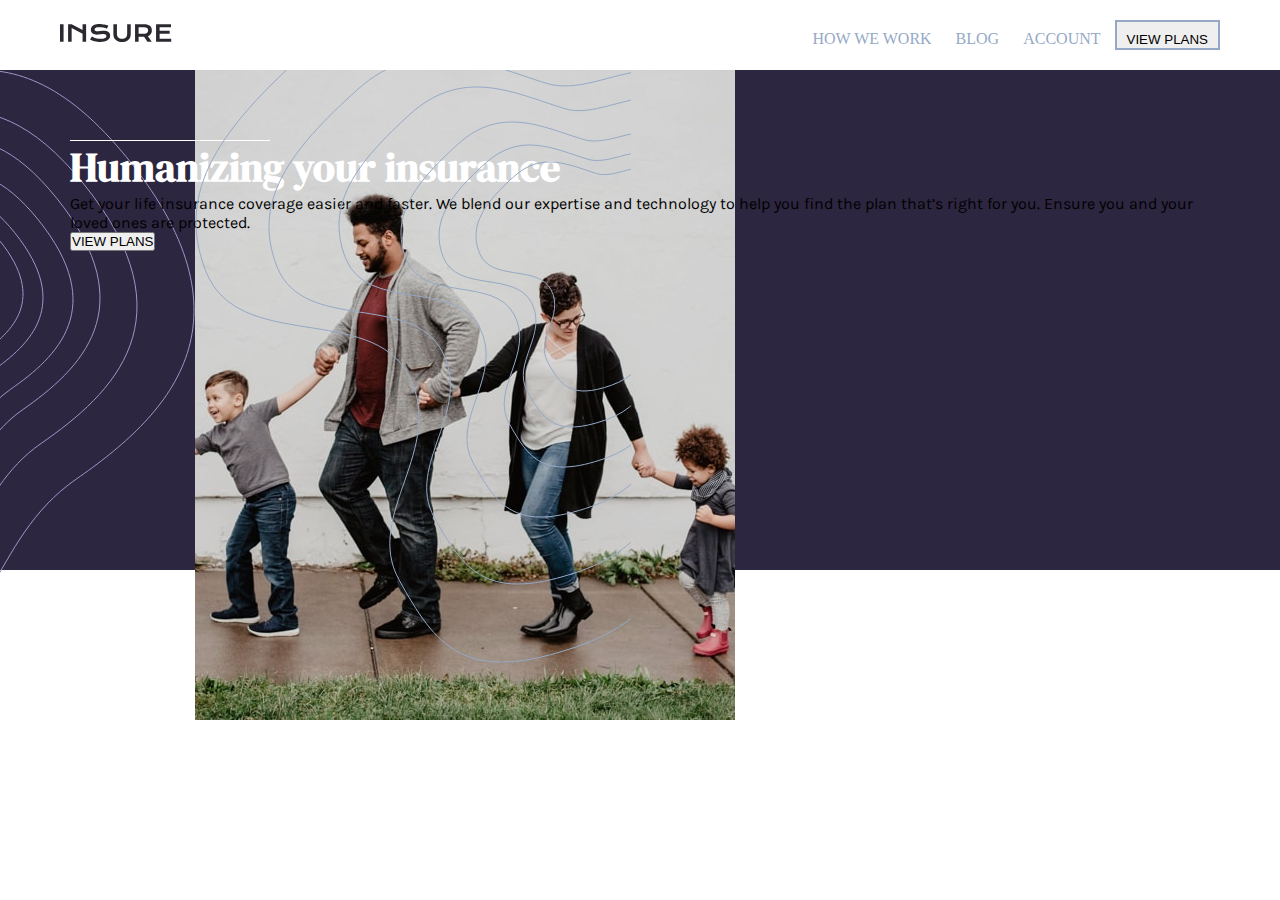
==== myIndex.html @ 6a5c4941 "first commit" ====
<!DOCTYPE html>
<html lang="en">
<head>
    <meta charset="UTF-8">
    <meta http-equiv="X-UA-Compatible" content="IE=edge">
    <meta name="viewport" content="width=device-width, initial-scale=1.0">
    <title>Insure Landing Page</title>
    <link rel="stylesheet" href="mystyle.css">
</head>
<body>
    <nav>
        <div class="logo">
            <img src="./images/logo.svg" alt="">
        </div>
        <div class="links">
            <a href="">HOW WE WORK</a>
            <a href="">BLOG</a>
            <a href="">ACCOUNT</a>
            <button>VIEW PLANS</button>
        </div>
        
    </nav>
    <header>
        <div class="header-info">
            <hr/>
            <div class="header-left">
            <div class="header-text"> 
                <h1>Humanizing your insurance</h1>
                <p>  Get your life insurance coverage easier and faster. We blend our expertise 
                    and technology to help you find the plan that’s right for you. Ensure you 
                    and your loved ones are protected.</p>
                    <button>VIEW PLANS</button>
        <!-- <img src="./images/bg-pattern-intro-left-desktop.svg" alt="" class="bg-left"> -->

                </div>
        <img src="./images/bg-pattern-intro-left-desktop.svg" alt="" class="bg-left">
    </div>
    <div class="header-right">
        <img src="./images/bg-pattern-intro-right-desktop.svg" alt="" class="bg-right">
        <!-- <img src="./images/image-intro-desktop.jpg" alt="" class="family"> -->
        <!-- <img src="./images/bg-pattern-intro-right-desktop.svg" alt="" class="bg-right"> -->
    </div>
        
    <img src="./images/image-intro-desktop.jpg" alt="" class="family">
    <!-- <img src="./images/bg-pattern-intro-right-desktop.svg" alt="" class="bg-right"> -->

            </div>
      

     
    </header>
        <!-- <img src="./images/bg-pattern-intro-left-desktop.svg" alt="" class="bg-left"> -->
        <!-- <img src="./images/bg-pattern-intro-right-desktop.svg" alt="" class="bg-right"> -->
      
</body>
</html>
---- mystyle.css ----
@import url('https://fonts.googleapis.com/css2?family=DM+Serif+Display&display=swap');
@import url('https://fonts.googleapis.com/css2?family=Karla:wght@400;700&display=swap');
*{
    margin: 0;
    padding: 0;
    
}

nav{
    height: 50px;
    display: flex;
    justify-content: space-between;
    align-items: center;
    padding: 10px;
}
nav .logo{
    margin-left: 50px;
}
nav .links{
    margin-right: 50px;

}
nav .links a{
    text-decoration: none;
    color: hsl(216, 30%, 68%);
    margin: 0 10px;
}
nav button{
    height: 30px;
    padding: 10px;
    text-align: center;
    margin: auto;
    border: 2px solid hsl(216, 30%, 68%) ;
}
header{
    height: 500px;
    background-color: hsl(256, 26%, 20%);
}
header .bg-left{
/* margin-top: 200px; */
}
.header-info{
    display: flex;
    /* justify-content: space-between; */
}
.header-info hr{
    height: 1px;
    width: 200px;
    position: absolute;
    margin: 70px;
    background-color: white;
    border: none;
    
}
.header-info .header-text{
    margin: 70px;
    position: absolute;
}
.header-info .header-text h1{
    color: white;
    font-size: 40px ;
    font-family: 'DM Serif Display', serif;
}
.header-info .header-text p{
    font-family: 'Karla', sans-serif;
}
.header-right .bg-right{
/* margin-left: 200px; */

/* z-index: 9; */
position: absolute;
}
 .family{
    /* position: absolute; */
/* height: 100px !important ; */

    /* z-index: 9; */
   /* margin-left: 200px; */

}
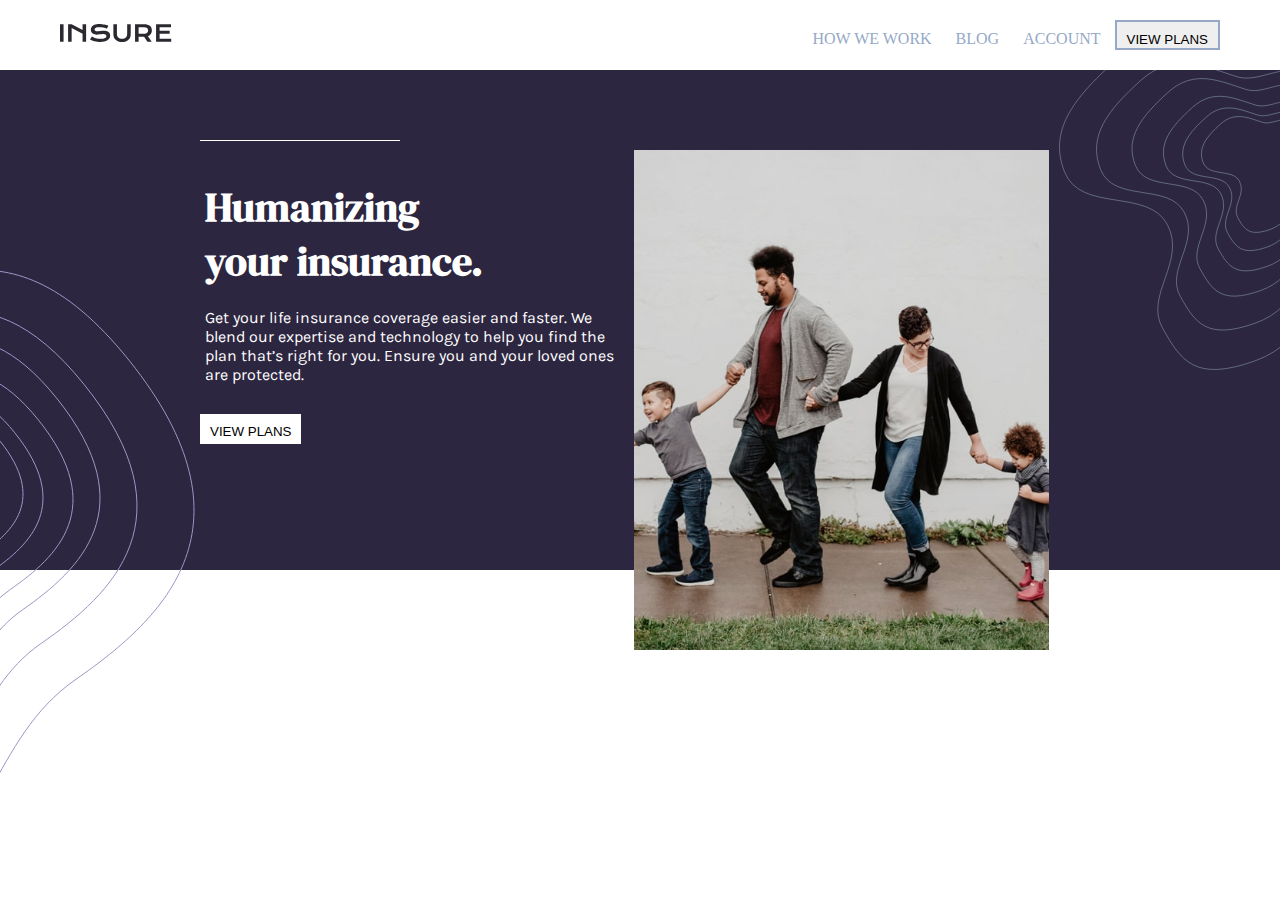
==== commit 6a23ba0b: "adjusted the header" ====
--- a/myIndex.html
+++ b/myIndex.html
@@ -21,37 +21,34 @@
         
     </nav>
     <header>
+        <hr/>
+        <div class="left-background">
+            <img src="./images/bg-pattern-intro-left-desktop.svg" alt="" class="bg-left">
+
+        </div>
         <div class="header-info">
-            <hr/>
-            <div class="header-left">
-            <div class="header-text"> 
-                <h1>Humanizing your insurance</h1>
-                <p>  Get your life insurance coverage easier and faster. We blend our expertise 
-                    and technology to help you find the plan that’s right for you. Ensure you 
-                    and your loved ones are protected.</p>
-                    <button>VIEW PLANS</button>
-        <!-- <img src="./images/bg-pattern-intro-left-desktop.svg" alt="" class="bg-left"> -->
+   <div class="text">
+    <h1>Humanizing <br> your insurance.</h1>
+    <p>  Get your life insurance coverage easier and faster. We blend our expertise
+        and technology to help you find the plan that’s right for you. Ensure you 
+        and  your loved ones are protected.</p>
+        <button>VIEW PLANS</button>
+   </div> 
+   <div class="header-img">
+    <img src="./images/image-intro-desktop.jpg" alt="" class="family"> 
+   </div>
+    
+        </div> 
+        <div class="right-background">
+            <img src="./images/bg-pattern-intro-right-desktop.svg" alt="" class="bg-right">
 
-                </div>
-        <img src="./images/bg-pattern-intro-left-desktop.svg" alt="" class="bg-left">
-    </div>
-    <div class="header-right">
-        <img src="./images/bg-pattern-intro-right-desktop.svg" alt="" class="bg-right">
-        <!-- <img src="./images/image-intro-desktop.jpg" alt="" class="family"> -->
-        <!-- <img src="./images/bg-pattern-intro-right-desktop.svg" alt="" class="bg-right"> -->
-    </div>
-        
-    <img src="./images/image-intro-desktop.jpg" alt="" class="family">
-    <!-- <img src="./images/bg-pattern-intro-right-desktop.svg" alt="" class="bg-right"> -->
-
+        </div>
             </div>
       
 
      
     </header>
-        <!-- <img src="./images/bg-pattern-intro-left-desktop.svg" alt="" class="bg-left"> -->
-        <!-- <img src="./images/bg-pattern-intro-right-desktop.svg" alt="" class="bg-right"> -->
-      
+       
 </body>
 </html>
 
--- a/mystyle.css
+++ b/mystyle.css
@@ -31,51 +31,68 @@
     padding: 10px;
     text-align: center;
     margin: auto;
+    display: inline-block;
+    text-align: center;
     border: 2px solid hsl(216, 30%, 68%) ;
 }
 header{
     height: 500px;
+    display: flex;
     background-color: hsl(256, 26%, 20%);
-}
-header .bg-left{
-/* margin-top: 200px; */
 }
 .header-info{
     display: flex;
-    /* justify-content: space-between; */
 }
-.header-info hr{
+ hr{
     height: 1px;
     width: 200px;
     position: absolute;
-    margin: 70px;
+    margin-top: 70px;
+    left: 200px;
     background-color: white;
     border: none;
-    
+ }
+.left-background .bg-left{
+margin-top: 200px;
 }
-.header-info .header-text{
-    margin: 70px;
-    position: absolute;
+.header-info {
+    display: flex;
+    justify-content: center;
+    margin-top: 70 auto;
+
 }
-.header-info .header-text h1{
+.header-info .text{
+    margin: 100px auto;
+}
+.header-info .text h1{
     color: white;
     font-size: 40px ;
     font-family: 'DM Serif Display', serif;
+    padding: 10px;  
+    
 }
-.header-info .header-text p{
+.header-info .text p{
+    padding: 10px;  
     font-family: 'Karla', sans-serif;
+    color: white;
 }
-.header-right .bg-right{
-/* margin-left: 200px; */
-
-/* z-index: 9; */
-position: absolute;
+.header-info .text button{
+    height: 30px;
+    padding: 10px;
+    margin: 5px;;
+    display: inline-block;
+    text-align: center;
+    margin-top: 20px;
+    background-color: white;
+    border: none;
+    cursor: pointer;
 }
- .family{
-    /* position: absolute; */
-/* height: 100px !important ; */
-
-    /* z-index: 9; */
-   /* margin-left: 200px; */
-
+.header-img .family{
+    height: 500px;
+    margin-top: 70px;
+    padding: 10px;
+}
+.bg-right{
+    height: 300px;
+    position: relative;
 }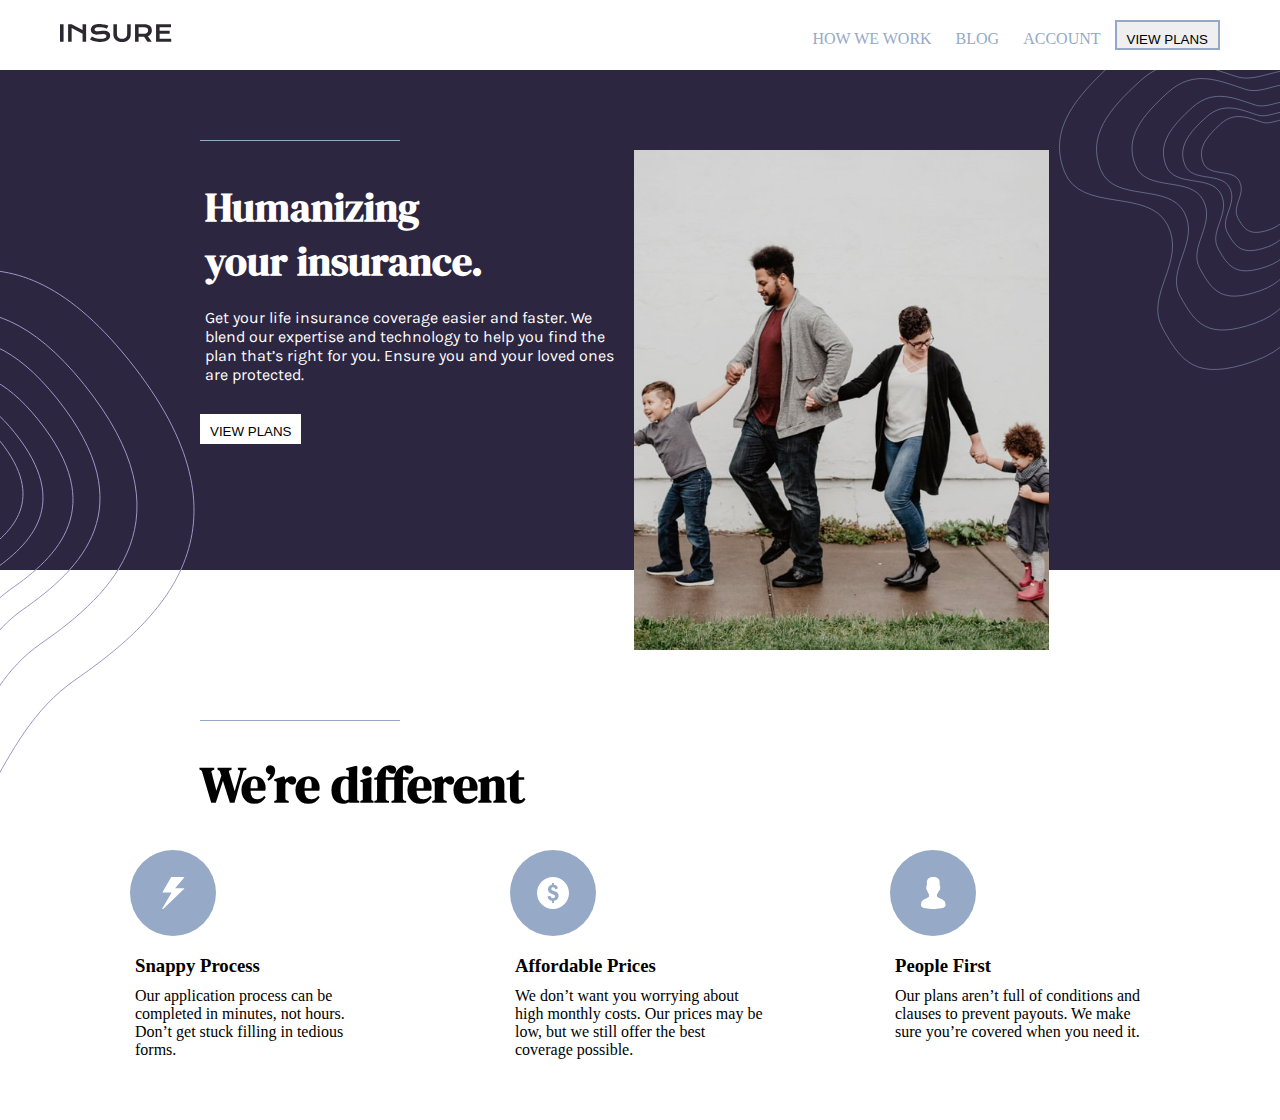
==== commit ff0c9de1: "created and styled the more-info div" ====
--- a/myIndex.html
+++ b/myIndex.html
@@ -21,7 +21,7 @@
         
     </nav>
     <header>
-        <hr/>
+        <hr class="hr1"/>
         <div class="left-background">
             <img src="./images/bg-pattern-intro-left-desktop.svg" alt="" class="bg-left">
 
@@ -48,7 +48,44 @@
 
      
     </header>
-       
+       <div class="more-info">
+        <div class="heading-info">
+            <hr class="hr2">
+            <h1> We’re different</h1>
+        </div>
+        <div class="grid-container">
+            <div class="grid">
+                <div class="grid-img">
+                    <img src="./images/icon-snappy-process.svg" alt="">
+                </div>
+                <div class="grid-info">
+                    <h3>Snappy Process</h3>
+                    <p>  Our application process can be completed in minutes, not hours. Don’t get 
+                        stuck filling in tedious forms.</p>
+                </div>
+            </div>
+            <div class="grid">
+                <div class="grid-img">
+                    <img src="./images/icon-affordable-prices.svg" alt="">
+                </div>
+                <div class="grid-info">
+                    <h3> Affordable Prices</h3>
+                    <p> We don’t want you worrying about high monthly costs. Our prices may be low, 
+                        but we still offer the best coverage possible.</p>
+                </div>
+            </div>
+            <div class="grid">
+                <div class="grid-img">
+                    <img src="./images/icon-people-first.svg" alt="">
+                </div>
+                <div class="grid-info">
+                    <h3>People First</h3>
+                    <p>Our plans aren’t full of conditions and clauses to prevent payouts. We make 
+                        sure you’re covered when you need it.</p>
+                </div>
+            </div>
+        </div>
+       </div>
 </body>
 </html>
 
--- a/mystyle.css
+++ b/mystyle.css
@@ -43,13 +43,13 @@
 .header-info{
     display: flex;
 }
- hr{
+ .hr1{
     height: 1px;
     width: 200px;
     position: absolute;
     margin-top: 70px;
     left: 200px;
-    background-color: white;
+    background-color: hsl(216, 30%, 68%);
     border: none;
  }
 .left-background .bg-left{
@@ -95,4 +95,47 @@
 .bg-right{
     height: 300px;
     position: relative;
+}
+.more-info{
+    height: 400px;
+    margin-top: 150px;
+}
+.hr2{
+    height: 1px;
+    width: 200px;
+    position: absolute;
+    /* margin-top: 70px; */
+    /* left: 200px; */
+    background-color: hsl(216, 30%, 68%);
+    border: none;
+}
+.heading-info{
+position: absolute;
+margin-top: 30px 0;
+left: 200px;
+}
+.heading-info h1{
+margin: 30px 0;
+font-size: 50px ;
+font-family: 'DM Serif Display', serif;
+}
+.grid-container{
+    position: absolute;
+    margin-top: 100px;
+    display: grid;
+    grid-template-columns: 1fr 1fr 1fr;
+    margin-left: 70px;
+    margin-right: 70px;
+}
+.grid{
+    height: 200px;
+    margin: 20px 50px;
+    padding: 10px;
+}
+.grid-info{
+    margin-top: 10px;
+    padding: 5px;
+}
+.grid-info p{
+    margin-top: 10px;
 }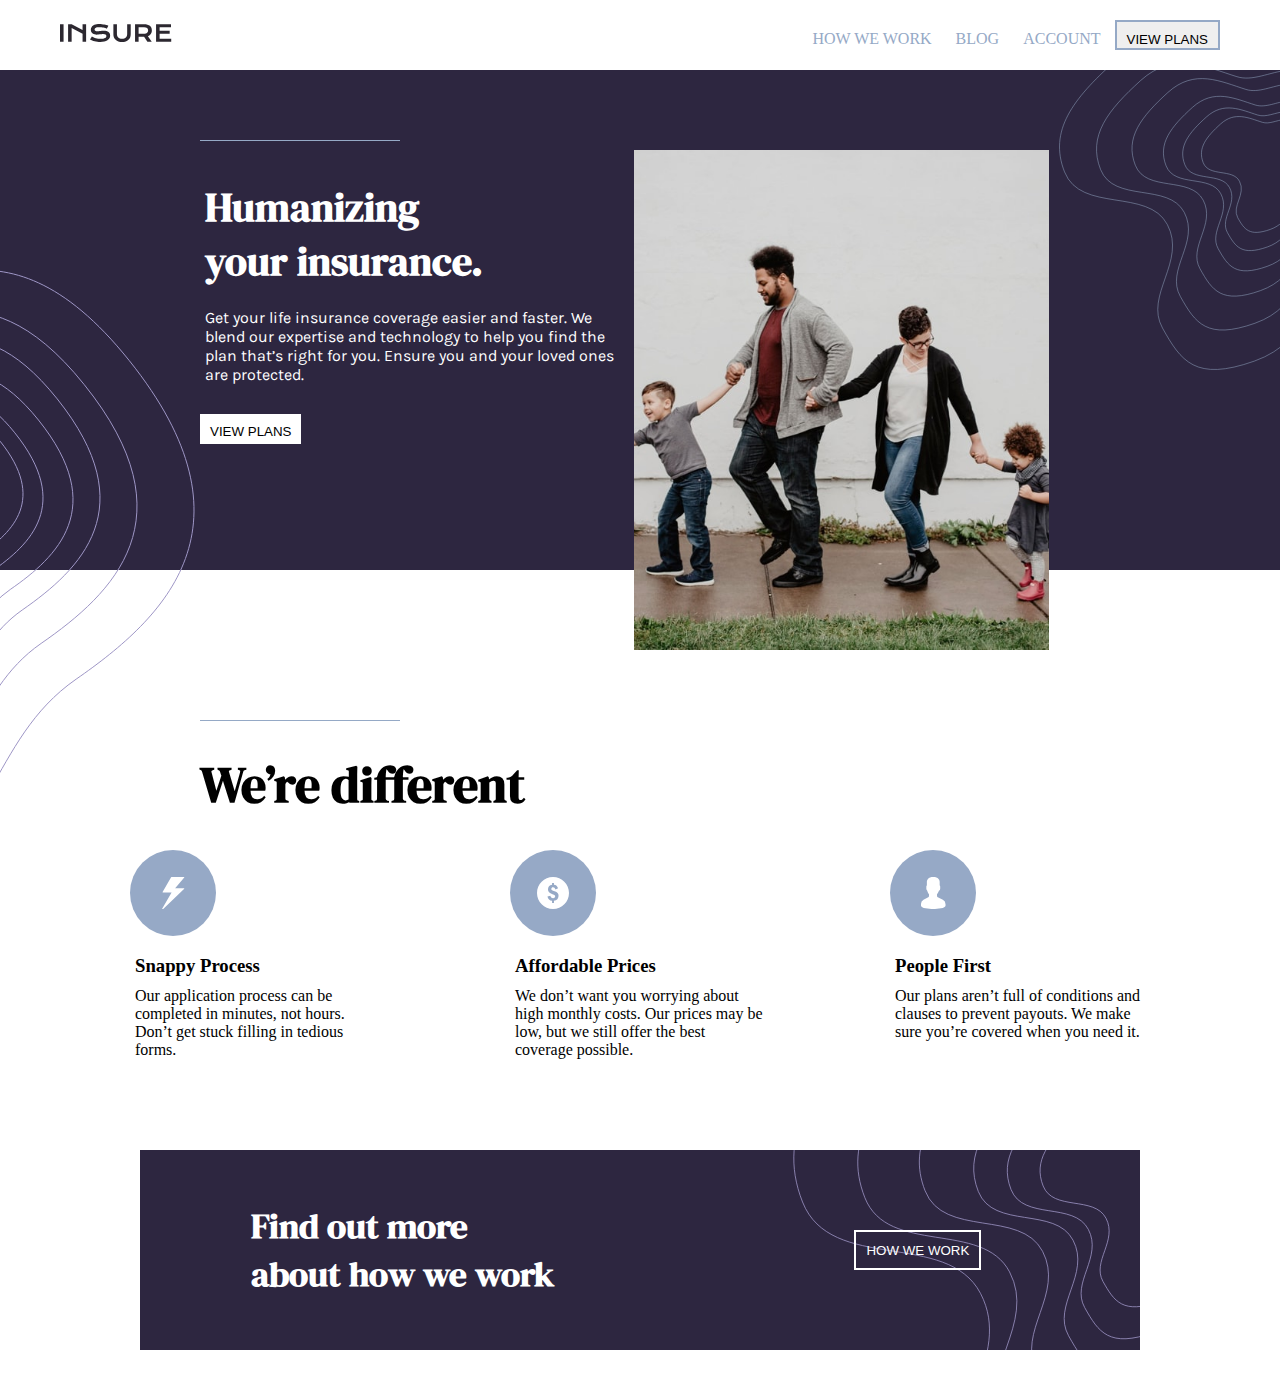
==== commit 9b9977b3: "created and styles the "how-we-work" div" ====
--- a/myIndex.html
+++ b/myIndex.html
@@ -86,6 +86,17 @@
             </div>
         </div>
        </div>
+       <div class="how-we-work">
+        <div class="hww-info">
+            <div class="hww-text">
+                <h2>Find out more <br> about how we work</h2>
+            </div>
+            <button>HOW WE WORK</button>
+        </div>
+        <div class="hww-bg">
+            <img src="./images/bg-pattern-how-we-work-desktop.svg" alt="" class="hww-img">
+        </div>
+       </div>
 </body>
 </html>
 
--- a/mystyle.css
+++ b/mystyle.css
@@ -138,4 +138,37 @@
 }
 .grid-info p{
     margin-top: 10px;
+}
+.how-we-work{
+    height: 200px;
+    background-color: hsl(256, 26%, 20%);
+    width: 1000px;
+    margin: 30px auto;
+    display: flex;
+    justify-content: space-between;
+}
+.hww-img{
+    height: 200px;
+}
+.hww-info{
+    display: flex;
+    align-items: center;
+    justify-content: center;
+    margin: 0 auto;
+}
+.hww-text{
+    font-size: 23px ;
+    color: white;
+    font-family: 'DM Serif Display', serif;
+}
+.hww-info button{
+    height: 40px;
+    background-color: transparent;
+    border: 2px solid white;
+    color: white;
+    position: relative;
+    padding: 10px;
+    margin: auto;
+    text-align: center;
+    left: 300px;
 }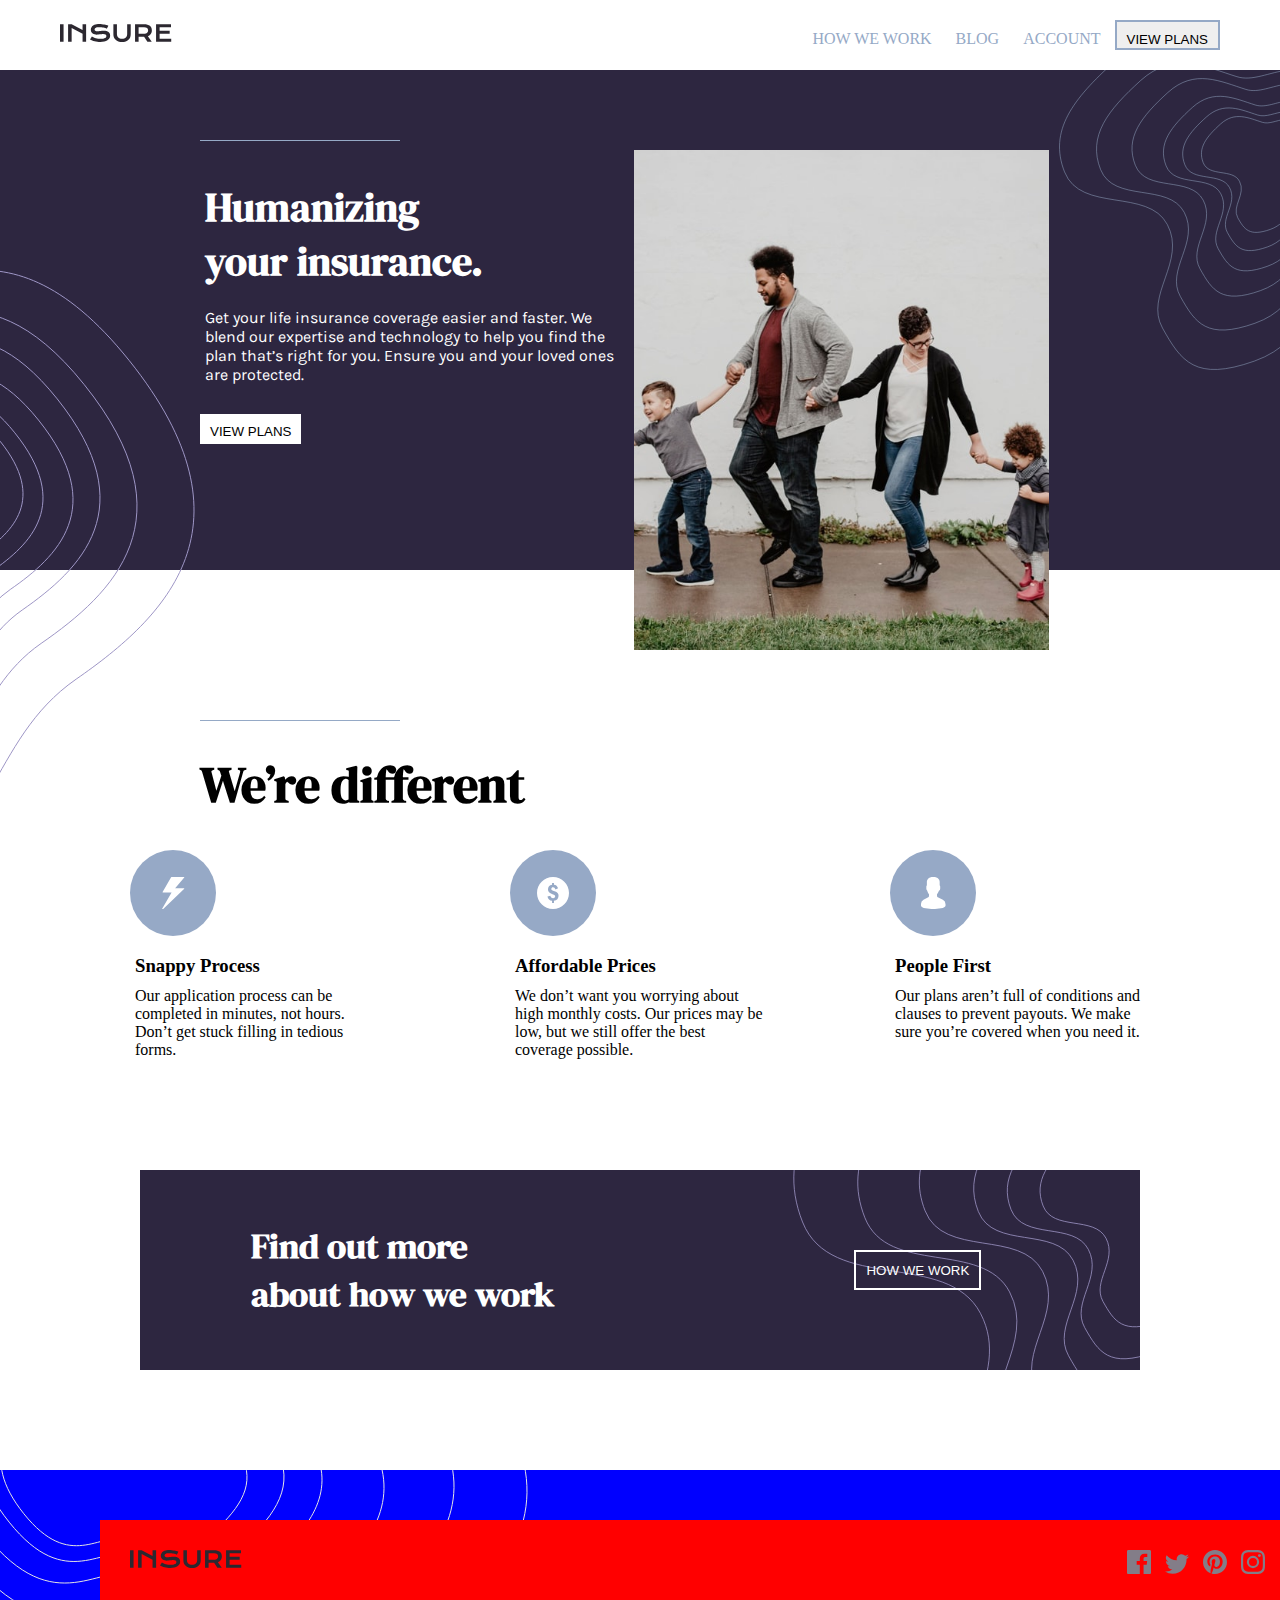
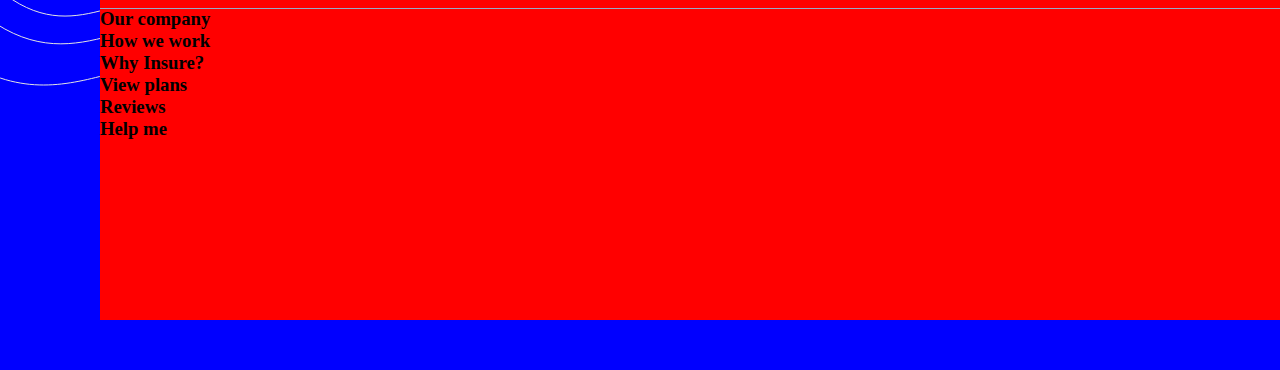
==== commit 9d18e33d: "started with the footer" ====
--- a/myIndex.html
+++ b/myIndex.html
@@ -97,6 +97,56 @@
             <img src="./images/bg-pattern-how-we-work-desktop.svg" alt="" class="hww-img">
         </div>
        </div>
+       <div class="footer">
+        <div class="footer-bg">
+            <img src="./images/bg-pattern-footer-desktop.svg" alt="" class="footer-bg">
+        </div>
+        <div class="footer-info">
+            <div class="footer-heading">
+                <div class="footer-logo">
+                    <img src="./images/logo.svg" alt="">
+                </div>
+                <div class="footer-links">
+                    <img src="./images/icon-facebook.svg" alt="">
+                    <img src="./images/icon-twitter.svg" alt="">
+                    <img src="./images/icon-pinterest.svg" alt="">
+                    <img src="./images/icon-instagram.svg" alt="">
+                </div>
+            </div>
+            <hr class="hr3">
+            <div class="footer-text">
+                <div class="footer-grid-container">
+                    <div class="footer-grid">
+                        <h3></h3>
+                        <h3></h3>
+                        <h3></h3>
+                        <h3></h3>
+                        <h3></h3>
+
+                    </div>
+                    <div class="footer-grid">
+                        <h3>Our company</h3>
+                        <h3>How we work</h3>
+                        <h3> Why Insure?</h3>
+                        <h3>View plans</h3>
+                        <h3>Reviews</h3>
+                    </div> <div class="footer-grid">
+                        <h3>Help me</h3>
+                        <h3></h3>
+                        <h3></h3>
+                        <h3></h3>
+                        <h3></h3>
+                    </div> <div class="footer-grid">
+                        <h3></h3>
+                        <h3></h3>
+                        <h3></h3>
+                        <h3></h3>
+                        <h3></h3>
+                    </div>
+                </div>
+            </div>
+        </div>
+       </div>
 </body>
 </html>
 
--- a/mystyle.css
+++ b/mystyle.css
@@ -143,7 +143,8 @@
     height: 200px;
     background-color: hsl(256, 26%, 20%);
     width: 1000px;
-    margin: 30px auto;
+    margin: 50px auto;
+    margin-bottom: 100px;
     display: flex;
     justify-content: space-between;
 }
@@ -171,4 +172,37 @@
     margin: auto;
     text-align: center;
     left: 300px;
+}
+.footer{
+    height: 500px;
+    background-color: blue;
+}
+.footer-info{
+    position: absolute;
+    height: 400px;
+    width: 1200px;
+    background-color: red;
+    align-items: center;
+    margin: 50px auto;
+    margin-left: 100px;
+}
+.footer-bg{
+    position: absolute;
+}
+.footer-heading{
+    margin: 30px;
+    display: flex;
+    justify-content: space-between;
+}
+.footer-links img{
+    margin: 0 5px;
+}
+.hr3{
+    height: 1px;
+    width: 1200px;
+    position: absolute;
+    /* margin-top: 70px; */
+    /* left: 200px; */
+    background-color: hsl(216, 30%, 68%);
+    border: none;
 }